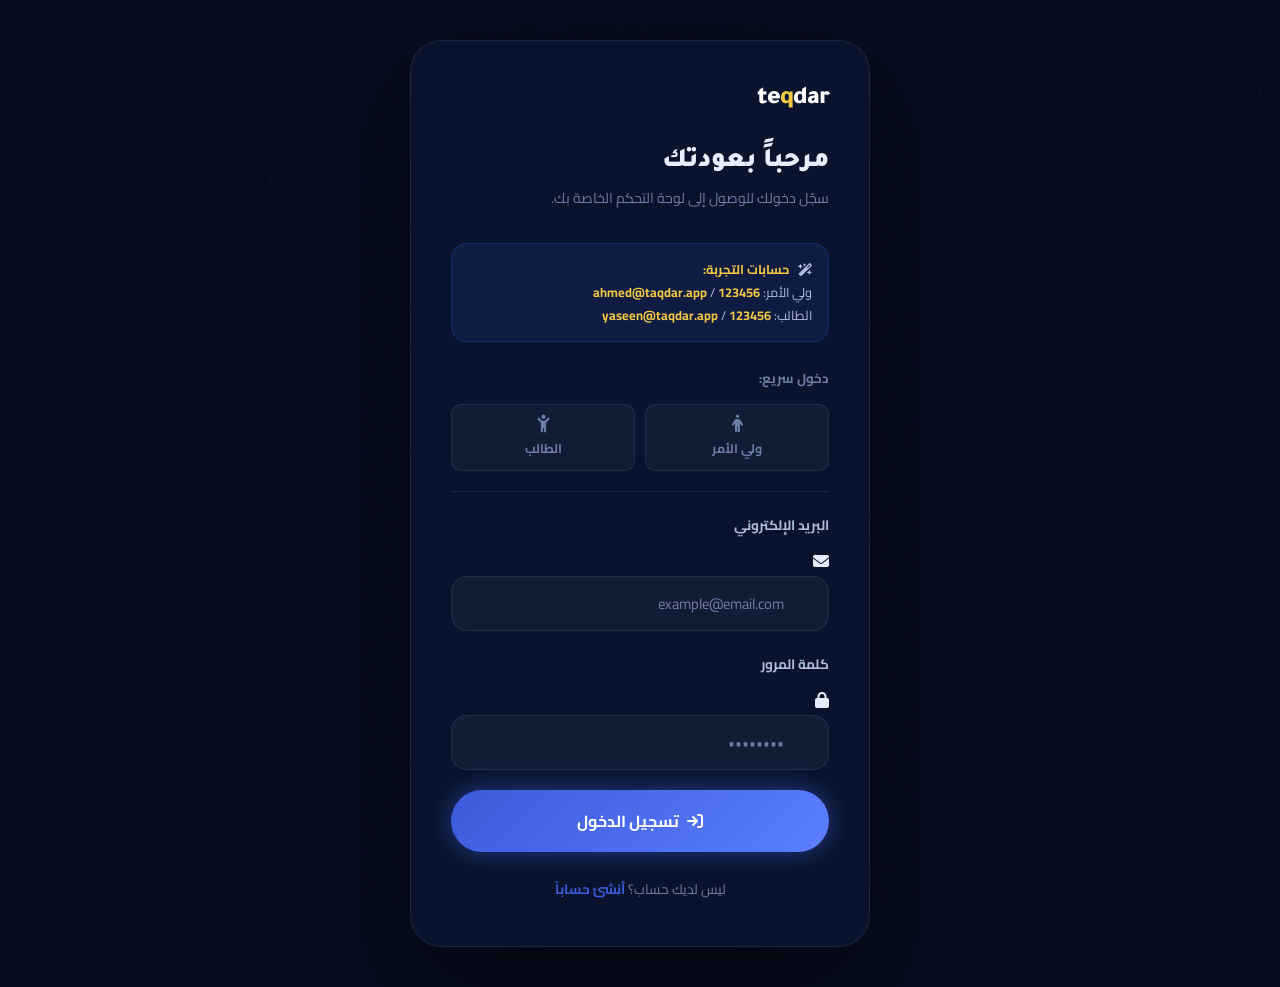
==== companion.html @ f336a42c "first commit in teqdar mvp" ====
<!DOCTYPE html>
<html lang="ar" dir="rtl">
<head>
  <meta charset="UTF-8"/>
  <meta name="viewport" content="width=device-width, initial-scale=1.0"/>
  <title>تقدر – نور، مرشدك الذكي</title>
  <link rel="stylesheet" href="style.css"/>
  <link rel="stylesheet" href="https://cdnjs.cloudflare.com/ajax/libs/font-awesome/6.5.0/css/all.min.css"/>
  <style>

    /* ══ LAYOUT ══ */
    .companion-layout {
      display: grid;
      grid-template-columns: 300px 1fr 260px;
      gap: 0;
      height: calc(100vh - 66px);
      overflow: hidden;
    }

    /* ══ LEFT PANEL ══ */
    .left-panel {
      background: rgba(11,21,48,0.9);
      border-left: 1px solid var(--glass-border);
      display: flex;
      flex-direction: column;
      overflow: hidden;
    }
    .left-panel-header {
      padding: 24px 20px 16px;
      border-bottom: 1px solid var(--glass-border);
    }
    .left-panel-title {
      font-family: 'Tajawal', sans-serif;
      font-size: 1rem; font-weight: 900;
      margin-bottom: 14px;
      display: flex; align-items: center; gap: 8px;
    }
    .left-panel-title i { color: var(--blue); font-size: .9rem; }

    /* mood selector */
    .mood-row {
      display: flex; gap: 8px; flex-wrap: wrap;
    }
    .mood-btn {
      flex: 1; min-width: 60px;
      padding: 8px 6px;
      background: var(--glass); border: 1px solid var(--glass-border);
      border-radius: var(--radius-sm); cursor: pointer;
      text-align: center; transition: all .2s;
      font-family: 'Cairo', sans-serif;
    }
    .mood-btn:hover { border-color: rgba(59,91,219,.4); background: var(--blue-dim); }
    .mood-btn.active { border-color: var(--blue); background: var(--blue-dim); }
    .mood-btn-icon { font-size: 1.2rem; display: block; margin-bottom: 3px; }
    .mood-btn-label { font-size: .65rem; color: var(--muted); font-weight: 600; }
    .mood-btn.active .mood-btn-label { color: var(--blue); }

    /* topics */
    .topics-list {
      flex: 1; overflow-y: auto; padding: 16px 12px;
    }
    .topic-section-label {
      font-size: .68rem; font-weight: 700; letter-spacing: 1.2px;
      color: var(--muted); text-transform: uppercase;
      padding: 0 8px; margin: 12px 0 6px;
    }
    .topic-item {
      display: flex; align-items: center; gap: 10px;
      padding: 10px 12px; border-radius: var(--radius-sm);
      cursor: pointer; transition: all .2s;
      margin-bottom: 2px;
    }
    .topic-item:hover { background: var(--glass); }
    .topic-item.active { background: var(--blue-dim); border-right: 2px solid var(--blue); }
    .topic-icon {
      width: 32px; height: 32px; border-radius: 8px; flex-shrink: 0;
      display: flex; align-items: center; justify-content: center;
      font-size: .85rem;
    }
    .topic-name { font-size: .85rem; font-weight: 600; }
    .topic-item.active .topic-name { color: var(--blue); }
    .topic-count {
      margin-right: auto;
      font-size: .7rem; color: var(--muted);
      background: var(--glass); border: 1px solid var(--glass-border);
      padding: 2px 8px; border-radius: 50px;
    }

    /* ══ MAIN CHAT ══ */
    .chat-main {
      display: flex; flex-direction: column;
      background: var(--bg);
      position: relative; overflow: hidden;
    }

    /* AI header */
    .ai-hero-header {
      padding: 20px 28px 16px;
      background: linear-gradient(180deg, rgba(11,21,48,.95) 0%, transparent 100%);
      display: flex; align-items: center; gap: 16px;
      border-bottom: 1px solid var(--glass-border);
      position: relative; z-index: 2;
      backdrop-filter: blur(10px);
    }
    .nour-avatar-wrap { position: relative; }
    .nour-avatar {
      width: 52px; height: 52px; border-radius: 50%;
      background: linear-gradient(135deg, var(--blue), #5b7fff);
      display: flex; align-items: center; justify-content: center;
      font-size: 1.4rem; color: var(--white);
      border: 2px solid rgba(245,200,66,.4);
      box-shadow: 0 0 20px rgba(59,91,219,.4);
      position: relative; z-index: 1;
    }
    .nour-pulse-ring {
      position: absolute; inset: -6px; border-radius: 50%;
      border: 1.5px solid rgba(59,91,219,.3);
      animation: nour-pulse 2.5s ease infinite;
    }
    .nour-pulse-ring:nth-child(2) { inset: -12px; animation-delay: .5s; opacity: .5; }
    @keyframes nour-pulse {
      0%, 100% { transform: scale(1); opacity: .6; }
      50% { transform: scale(1.08); opacity: .15; }
    }
    .nour-online-dot {
      position: absolute; bottom: 2px; left: 2px;
      width: 12px; height: 12px; border-radius: 50%;
      background: var(--green); border: 2px solid var(--bg2);
      box-shadow: 0 0 8px var(--green);
      animation: pulse 2s infinite;
      z-index: 2;
    }
    .nour-info h2 {
      font-family: 'Tajawal', sans-serif;
      font-size: 1.1rem; font-weight: 900; margin-bottom: 2px;
    }
    .nour-status {
      font-size: .75rem; color: var(--green);
      display: flex; align-items: center; gap: 5px;
    }
    .nour-status-dot { width: 5px; height: 5px; border-radius: 50%; background: var(--green); animation: pulse 2s infinite; }
    .nour-badges { display: flex; gap: 6px; margin-right: auto; flex-wrap: wrap; }
    .nour-badge {
      background: var(--glass); border: 1px solid var(--glass-border);
      border-radius: 50px; padding: 4px 12px;
      font-size: .7rem; font-weight: 700; color: var(--muted);
      display: flex; align-items: center; gap: 5px;
    }
    .nour-badge i { color: var(--gold); }

    /* messages area */
    .messages-area {
      flex: 1; overflow-y: auto; padding: 24px 28px;
      display: flex; flex-direction: column; gap: 16px;
      scrollbar-width: thin; scrollbar-color: var(--glass-border) transparent;
    }

    /* date divider */
    .date-divider {
      display: flex; align-items: center; gap: 12px;
      color: var(--muted); font-size: .72rem;
      margin: 8px 0;
    }
    .date-divider::before, .date-divider::after {
      content: ''; flex: 1; height: 1px; background: var(--glass-border);
    }

    /* messages */
    .msg-row { display: flex; gap: 10px; max-width: 78%; }
    .msg-row.user { align-self: flex-start; flex-direction: row-reverse; }
    .msg-row.bot  { align-self: flex-end; }

    .msg-av {
      width: 34px; height: 34px; border-radius: 50%; flex-shrink: 0;
      display: flex; align-items: center; justify-content: center;
      font-size: .85rem; font-weight: 700;
    }
    .msg-row.bot  .msg-av { background: linear-gradient(135deg,var(--blue),#5b7fff); color: var(--white); }
    .msg-row.user .msg-av { background: var(--gold-dim); color: var(--gold); border: 1px solid rgba(245,200,66,.3); font-size: .7rem; }

    .msg-content { display: flex; flex-direction: column; gap: 4px; }
    .msg-row.user .msg-content { align-items: flex-start; }
    .msg-row.bot  .msg-content { align-items: flex-end; }

    .msg-bubble {
      padding: 12px 16px; border-radius: 18px;
      font-size: .88rem; line-height: 1.75;
      max-width: 100%; position: relative;
    }
    .msg-row.bot .msg-bubble {
      background: linear-gradient(135deg, rgba(59,91,219,.18), rgba(91,127,255,.1));
      border: 1px solid rgba(59,91,219,.25);
      border-bottom-left-radius: 4px;
    }
    .msg-row.user .msg-bubble {
      background: var(--glass-md);
      border: 1px solid var(--glass-border);
      border-bottom-right-radius: 4px;
      text-align: right;
    }
    .msg-time { font-size: .65rem; color: var(--muted); padding: 0 4px; }

    /* special message types */
    .msg-card {
      background: var(--glass); border: 1px solid var(--glass-border);
      border-radius: var(--radius); padding: 14px 16px;
      margin-top: 6px; min-width: 240px;
    }
    .msg-card-title { font-size: .8rem; font-weight: 700; margin-bottom: 8px; color: var(--gold); display: flex; align-items: center; gap: 6px; }
    .msg-card-item {
      display: flex; align-items: center; gap: 8px;
      padding: 6px 0; font-size: .82rem; color: var(--text-soft);
    }
    .msg-card-item:not(:last-child) { border-bottom: 1px solid var(--glass-border); }
    .msg-card-item i { color: var(--blue); font-size: .8rem; width: 14px; }

    /* typing indicator */
    .typing-row { display: flex; gap: 10px; align-self: flex-end; }
    .typing-bubble {
      background: linear-gradient(135deg, rgba(59,91,219,.18), rgba(91,127,255,.1));
      border: 1px solid rgba(59,91,219,.25);
      border-radius: 18px; border-bottom-left-radius: 4px;
      padding: 14px 18px;
      display: flex; gap: 5px; align-items: center;
    }
    .typing-dot {
      width: 7px; height: 7px; border-radius: 50%;
      background: var(--blue); opacity: .5;
      animation: bounce-dot .9s infinite;
    }
    .typing-dot:nth-child(2) { animation-delay: .18s; }
    .typing-dot:nth-child(3) { animation-delay: .36s; }
    @keyframes bounce-dot {
      0%, 100% { transform: translateY(0); opacity: .4; }
      50% { transform: translateY(-5px); opacity: 1; }
    }

    /* ── INPUT AREA ── */
    .input-area {
      padding: 16px 28px 20px;
      border-top: 1px solid var(--glass-border);
      background: rgba(7,13,31,.8);
      backdrop-filter: blur(16px);
      position: relative; z-index: 2;
    }

    /* suggestions chips */
    .suggestions-row {
      display: flex; gap: 8px; flex-wrap: wrap; margin-bottom: 12px;
      overflow-x: auto; padding-bottom: 2px;
      scrollbar-width: none;
    }
    .suggestions-row::-webkit-scrollbar { display: none; }
    .suggestion-chip {
      display: flex; align-items: center; gap: 6px;
      padding: 7px 14px;
      background: var(--glass); border: 1px solid var(--glass-border);
      border-radius: 50px; cursor: pointer; white-space: nowrap;
      font-family: 'Cairo', sans-serif; font-size: .78rem; font-weight: 600;
      color: var(--text-soft); transition: all .22s;
      animation: chipIn .3s ease both;
    }
    .suggestion-chip:hover {
      background: var(--blue-dim);
      border-color: rgba(59,91,219,.45);
      color: var(--blue);
      transform: translateY(-2px);
    }
    .suggestion-chip i { font-size: .75rem; color: var(--gold); }
    @keyframes chipIn {
      from { opacity: 0; transform: translateY(8px); }
      to   { opacity: 1; transform: translateY(0); }
    }

    /* input row */
    .input-row {
      display: flex; gap: 10px; align-items: flex-end;
    }
    .input-box-wrap {
      flex: 1; position: relative;
    }
    .main-input {
      width: 100%; padding: 13px 48px 13px 16px;
      background: var(--glass-md); border: 1px solid var(--glass-border);
      border-radius: 16px; color: var(--text);
      font-family: 'Cairo', sans-serif; font-size: .9rem;
      outline: none; resize: none; line-height: 1.5;
      transition: border-color .2s, box-shadow .2s;
      max-height: 120px; overflow-y: auto;
    }
    .main-input:focus {
      border-color: var(--blue);
      box-shadow: 0 0 0 3px rgba(59,91,219,.12);
    }
    .main-input::placeholder { color: var(--muted); }
    .input-emoji-btn {
      position: absolute; left: 12px; top: 50%; transform: translateY(-50%);
      background: none; border: none; cursor: pointer;
      color: var(--muted); font-size: 1rem; transition: color .2s;
    }
    .input-emoji-btn:hover { color: var(--gold); }

    .send-btn {
      width: 46px; height: 46px; border-radius: 14px; flex-shrink: 0;
      background: linear-gradient(135deg, var(--blue), #5b7fff);
      border: none; cursor: pointer;
      display: flex; align-items: center; justify-content: center;
      color: var(--white); font-size: .95rem;
      box-shadow: 0 0 20px var(--blue-glow);
      transition: box-shadow .2s, transform .2s;
    }
    .send-btn:hover { box-shadow: 0 0 32px var(--blue-glow); transform: scale(1.06); }
    .send-btn:active { transform: scale(.96); }
    .send-btn.loading { pointer-events: none; opacity: .7; }

    .voice-btn {
      width: 46px; height: 46px; border-radius: 14px; flex-shrink: 0;
      background: var(--glass); border: 1px solid var(--glass-border);
      cursor: pointer; display: flex; align-items: center; justify-content: center;
      color: var(--muted); font-size: .95rem; transition: all .2s;
    }
    .voice-btn:hover { border-color: rgba(245,200,66,.4); color: var(--gold); }

    /* ══ RIGHT PANEL ══ */
    .right-panel {
      background: rgba(11,21,48,0.9);
      border-right: 1px solid var(--glass-border);
      display: flex; flex-direction: column;
      overflow: hidden;
    }
    .right-panel-header {
      padding: 20px 16px 14px;
      border-bottom: 1px solid var(--glass-border);
      font-family: 'Tajawal', sans-serif;
      font-size: .95rem; font-weight: 900;
      display: flex; align-items: center; gap: 8px;
    }
    .right-panel-header i { color: var(--gold); }
    .right-panel-body { flex: 1; overflow-y: auto; padding: 14px 12px; }

    /* nour stats */
    .nour-stat {
      background: var(--glass); border: 1px solid var(--glass-border);
      border-radius: var(--radius); padding: 14px 14px;
      margin-bottom: 10px; display: flex; align-items: center; gap: 12px;
    }
    .nour-stat-icon {
      width: 36px; height: 36px; border-radius: 10px; flex-shrink: 0;
      display: flex; align-items: center; justify-content: center; font-size: .9rem;
    }
    .nour-stat-val { font-family: 'Tajawal', sans-serif; font-size: 1.2rem; font-weight: 900; line-height: 1; }
    .nour-stat-lbl { font-size: .72rem; color: var(--muted); margin-top: 2px; }

    /* capability cards */
    .cap-card {
      background: var(--glass); border: 1px solid var(--glass-border);
      border-radius: var(--radius); padding: 14px;
      margin-bottom: 8px; cursor: pointer;
      transition: border-color .2s, transform .2s;
    }
    .cap-card:hover { border-color: rgba(59,91,219,.35); transform: translateX(-3px); }
    .cap-card-header { display: flex; align-items: center; gap: 8px; margin-bottom: 6px; }
    .cap-card-icon { color: var(--blue); font-size: .85rem; }
    .cap-card-title { font-size: .83rem; font-weight: 700; }
    .cap-card-desc { font-size: .75rem; color: var(--muted); line-height: 1.6; }

    /*top bar edit */
    .topbar {
  position:static; top:0; inset-inline:0;}

    /* memory section */
    .memory-item {
      display: flex; gap: 8px; padding: 8px 10px;
      border-radius: var(--radius-sm);
      background: var(--glass); border: 1px solid var(--glass-border);
      margin-bottom: 6px; font-size: .78rem; color: var(--text-soft);
      align-items: flex-start;
    }
    .memory-item i { color: var(--gold); font-size: .75rem; margin-top: 2px; flex-shrink: 0; }

    /* ══ RESPONSIVE ══ */
    @media(max-width:1100px) {
      .companion-layout { grid-template-columns: 240px 1fr; }
      .right-panel { display: none; }
    }
    @media(max-width:760px) {
      .companion-layout { grid-template-columns: 1fr; }
      .left-panel { display: none; }
    }
  </style>
</head>
<body>
<canvas id="bg-canvas"></canvas>
<div class="page">

  <!-- TOPBAR -->
  <nav class="topbar">
    <a href="../index.html" class="topbar-logo">
      <span class="logo-text">
          <span>te</span>
          <span class="q">q</span>
          <span>dar</span>
        </span>
    </a>
    <div class="topbar-actions">
      <div class="topbar-user">
        <div class="topbar-avatar" id="top-avatar">أ</div>
        <span class="topbar-name" id="top-name">المستخدم</span>
      </div>
      <button class="btn btn-ghost btn-sm" onclick="doLogout()">
        <i class="fa-solid fa-right-from-bracket"></i> خروج
      </button>
    </div>
  </nav>

  <div class="companion-layout">

    <!-- ══ LEFT PANEL ══ -->
    <div class="left-panel">
      <div class="left-panel-header">
        <div class="left-panel-title">
          <i class="fa-solid fa-face-smile"></i> كيف حالك اليوم؟
        </div>
        <div class="mood-row">
          <div class="mood-btn active" onclick="setMood('happy',this)">
            <span class="mood-btn-icon">😊</span>
            <span class="mood-btn-label">سعيد</span>
          </div>
          <div class="mood-btn" onclick="setMood('confused',this)">
            <span class="mood-btn-icon">😕</span>
            <span class="mood-btn-label">محتار</span>
          </div>
          <div class="mood-btn" onclick="setMood('tired',this)">
            <span class="mood-btn-icon">😴</span>
            <span class="mood-btn-label">متعب</span>
          </div>
          <div class="mood-btn" onclick="setMood('excited',this)">
            <span class="mood-btn-icon">🤩</span>
            <span class="mood-btn-label">متحمس</span>
          </div>
        </div>
      </div>

      <div class="topics-list">
        <div class="topic-section-label">المواضيع الدراسية</div>

        <div class="topic-item active" onclick="setTopic(this,'رياضيات')">
          <div class="topic-icon" style="background:rgba(59,91,219,.2);color:var(--blue)"><i class="fa-solid fa-calculator"></i></div>
          <span class="topic-name">رياضيات</span>
          <span class="topic-count">3 دروس</span>
        </div>
        <div class="topic-item" onclick="setTopic(this,'لغة عربية')">
          <div class="topic-icon" style="background:rgba(124,58,237,.2);color:#a855f7"><i class="fa-solid fa-book-open"></i></div>
          <span class="topic-name">لغة عربية</span>
          <span class="topic-count">2 دروس</span>
        </div>
        <div class="topic-item" onclick="setTopic(this,'علوم')">
          <div class="topic-icon" style="background:rgba(22,163,74,.2);color:var(--green)"><i class="fa-solid fa-flask"></i></div>
          <span class="topic-name">علوم</span>
          <span class="topic-count">2 دروس</span>
        </div>

        <div class="topic-section-label">محادثات شخصية</div>
        <div class="topic-item" onclick="setTopic(this,'تحفيز')">
          <div class="topic-icon" style="background:rgba(245,200,66,.15);color:var(--gold)"><i class="fa-solid fa-fire"></i></div>
          <span class="topic-name">تحفيز ودعم</span>
        </div>
        <div class="topic-item" onclick="setTopic(this,'مراجعة')">
          <div class="topic-icon" style="background:rgba(239,68,68,.12);color:#ef4444"><i class="fa-solid fa-rotate-right"></i></div>
          <span class="topic-name">مراجعة عامة</span>
        </div>

        <div class="topic-section-label">أدوات</div>
        <div class="topic-item" onclick="clearChat()">
          <div class="topic-icon" style="background:var(--glass);color:var(--muted)"><i class="fa-solid fa-trash-can"></i></div>
          <span class="topic-name" style="color:var(--muted)">مسح المحادثة</span>
        </div>
      </div>
    </div>

    <!-- ══ MAIN CHAT ══ -->
    <div class="chat-main">

      <!-- AI hero header -->
      <div class="ai-hero-header">
        <div class="nour-avatar-wrap">
          <div class="nour-pulse-ring"></div>
          <div class="nour-pulse-ring" style="animation-delay:.6s"></div>
          <div class="nour-avatar"><i class="fa-solid fa-robot"></i></div>
          <div class="nour-online-dot"></div>
        </div>
        <div class="nour-info">
          <h2>نور — مرشدك الذكي</h2>
          <div class="nour-status">
            <div class="nour-status-dot"></div>
            متاح الآن · يتعلم معك
          </div>
        </div>
        <div class="nour-badges">
          <div class="nour-badge"><i class="fa-solid fa-bolt"></i> استجابة فورية</div>
          <div class="nour-badge"><i class="fa-solid fa-shield-halved"></i> آمن</div>
          <div class="nour-badge"><i class="fa-solid fa-brain"></i> ذكاء اصطناعي</div>
        </div>
      </div>

      <!-- messages -->
      <div class="messages-area" id="messages-area">
        <div class="date-divider">اليوم</div>
        <!-- injected by JS -->
      </div>

      <!-- input -->
      <div class="input-area">
        <!-- suggestion chips -->
        <div class="suggestions-row" id="suggestions-row"></div>

        <div class="input-row">
          <button class="voice-btn" title="تسجيل صوتي">
            <i class="fa-solid fa-microphone"></i>
          </button>
          <div class="input-box-wrap">
            <textarea class="main-input" id="main-input" rows="1"
              placeholder="اسأل نور أي سؤال... أنا هنا للمساعدة!"
              onkeydown="handleKey(event)" oninput="autoResize(this)"></textarea>
            <button class="input-emoji-btn"><i class="fa-regular fa-face-smile"></i></button>
          </div>
          <button class="send-btn" id="send-btn" onclick="sendMessage()">
            <i class="fa-solid fa-paper-plane"></i>
          </button>
        </div>
      </div>
    </div>

    <!-- ══ RIGHT PANEL ══ -->
    <div class="right-panel">
      <div class="right-panel-header">
        <i class="fa-solid fa-chart-line"></i> لوحة نور
      </div>
      <div class="right-panel-body">

        <!-- nour stats -->
        <div class="nour-stat">
          <div class="nour-stat-icon" style="background:var(--blue-dim);color:var(--blue)"><i class="fa-solid fa-comments"></i></div>
          <div>
            <div class="nour-stat-val" id="stat-msgs">0</div>
            <div class="nour-stat-lbl">رسالة اليوم</div>
          </div>
        </div>
        <div class="nour-stat">
          <div class="nour-stat-icon" style="background:var(--gold-dim);color:var(--gold)"><i class="fa-solid fa-fire"></i></div>
          <div>
            <div class="nour-stat-val">7</div>
            <div class="nour-stat-lbl">أيام متتالية</div>
          </div>
        </div>
        <div class="nour-stat">
          <div class="nour-stat-icon" style="background:var(--green-dim);color:var(--green)"><i class="fa-solid fa-star"></i></div>
          <div>
            <div class="nour-stat-val">92٪</div>
            <div class="nour-stat-lbl">نسبة الفهم</div>
          </div>
        </div>

        <div style="height:1px;background:var(--glass-border);margin:14px 0"></div>

        <!-- capabilities -->
        <div style="font-size:.75rem;font-weight:700;color:var(--muted);letter-spacing:.8px;text-transform:uppercase;margin-bottom:10px">قدرات نور</div>

        <div class="cap-card" onclick="insertPrompt('اشرح لي درس الجمع والطرح بطريقة بسيطة')">
          <div class="cap-card-header">
            <i class="fa-solid fa-chalkboard-teacher cap-card-icon"></i>
            <span class="cap-card-title">الشرح المبسّط</span>
          </div>
          <div class="cap-card-desc">أشرح أي درس بطريقة سهلة وممتعة</div>
        </div>
        <div class="cap-card" onclick="insertPrompt('أعطني مثالاً على حروف المد في جملة')">
          <div class="cap-card-header">
            <i class="fa-solid fa-lightbulb cap-card-icon"></i>
            <span class="cap-card-title">الأمثلة التطبيقية</span>
          </div>
          <div class="cap-card-desc">أضرب أمثلة واقعية لتثبيت المعلومة</div>
        </div>
        <div class="cap-card" onclick="insertPrompt('هل أنا مستعد لكويز الرياضيات؟')">
          <div class="cap-card-header">
            <i class="fa-solid fa-pen-to-square cap-card-icon"></i>
            <span class="cap-card-title">التقييم الذاتي</span>
          </div>
          <div class="cap-card-desc">أساعدك تعرف مستواك ومدى استعدادك</div>
        </div>
        <div class="cap-card" onclick="insertPrompt('أنا حاسس بالإحباط اليوم')">
          <div class="cap-card-header">
            <i class="fa-solid fa-heart cap-card-icon"></i>
            <span class="cap-card-title">الدعم العاطفي</span>
          </div>
          <div class="cap-card-desc">هنا دائماً للتحفيز والمساندة</div>
        </div>

        <div style="height:1px;background:var(--glass-border);margin:14px 0"></div>

        <!-- memory -->
        <div style="font-size:.75rem;font-weight:700;color:var(--muted);letter-spacing:.8px;text-transform:uppercase;margin-bottom:10px">ذاكرتي عنك</div>
        <div class="memory-item"><i class="fa-solid fa-circle-dot"></i> تحب الرياضيات كثيراً</div>
        <div class="memory-item"><i class="fa-solid fa-circle-dot"></i> أكملت 12 درساً حتى الآن</div>
        <div class="memory-item"><i class="fa-solid fa-circle-dot"></i> تحتاج أمثلة بصرية</div>
        <div class="memory-item"><i class="fa-solid fa-circle-dot"></i> تركيزك أفضل في الصباح</div>

      </div>
    </div>

  </div>
</div>

<script src="app.js"></script>
<script>
  initParticleBg('bg-canvas');
  if (!guardAuth()) throw '';

  const user = Session.currentUser();
  document.getElementById('top-avatar').textContent = user.avatar || user.name.charAt(0);
  document.getElementById('top-name').textContent   = user.name;

  /* ══ STATE ══ */
  let msgCount = 0;
  let currentMood = 'happy';
  let currentTopic = 'رياضيات';
  let isTyping = false;

  /* ══ SUGGESTIONS per context ══ */
  const SUGGESTIONS = {
    'رياضيات': [
      { icon:'fa-calculator',  text:'اشرح لي الجمع والطرح' },
      { icon:'fa-shapes',      text:'ما هي الأشكال الهندسية؟' },
      { icon:'fa-percent',     text:'كيف أحسب النسبة المئوية؟' },
      { icon:'fa-pen-to-square', text:'هل أنا مستعد للكويز؟' },
      { icon:'fa-lightbulb',   text:'أعطني مثالاً تطبيقياً' },
    ],
    'لغة عربية': [
      { icon:'fa-language',    text:'ما هي حروف المد؟' },
      { icon:'fa-spell-check', text:'صحّح هذه الجملة لي' },
      { icon:'fa-book',        text:'اشرح قواعد الإملاء' },
      { icon:'fa-quote-right', text:'مثال على حروف الجر' },
    ],
    'علوم': [
      { icon:'fa-seedling',    text:'ما الفرق بين النباتات والحيوانات؟' },
      { icon:'fa-flask',       text:'اشرح دورة الماء في الطبيعة' },
      { icon:'fa-sun',         text:'كيف تعمل الشمس؟' },
      { icon:'fa-leaf',        text:'ما هي الكائنات الحية؟' },
    ],
    'تحفيز': [
      { icon:'fa-fire',        text:'أحتاج تحفيزاً الآن' },
      { icon:'fa-heart',       text:'أنا حاسس بالإحباط' },
      { icon:'fa-star',        text:'أخبرني بنقاط قوتي' },
      { icon:'fa-trophy',      text:'ما إنجازاتي حتى الآن؟' },
    ],
    'مراجعة': [
      { icon:'fa-rotate-right',text:'راجع معي درس الرياضيات' },
      { icon:'fa-list-check',  text:'ما الدروس التي أنجزتها؟' },
      { icon:'fa-chart-line',  text:'كيف مستواي الآن؟' },
    ],
  };

  const MOOD_RESPONSES = {
    happy:   'رائع أنك بخير! هذا هو أفضل وقت للتعلم 🌟 بماذا تريد أن نبدأ اليوم؟',
    confused:'لا تقلق، أنا هنا لأوضح كل شيء. ما الموضوع الذي يحيّرك؟ سنحله معاً خطوة بخطوة.',
    tired:   'أفهمك، يحدث هذا! ما رأيك نبدأ بشيء خفيف وممتع؟ خمس دقائق كافية للبداية.',
    excited: 'هذا الحماس يُسعدني! الطاقة الإيجابية تجعل التعلم أسرع وأمتع. هيّا نبدأ! 🚀',
  };

  /* ══ INIT ══ */
  function init() {
    renderSuggestions();
    // welcome message
    setTimeout(() => {
      const name = user.type === 'student' ? user.name : 'ولي الأمر';
      addBotMsg(`أهلاً يا ${name}! 👋 أنا <strong>نور</strong>، مرشدك الذكي في تقدر.<br/>أنا هنا لأساعدك في أي سؤال دراسي أو للتحدث معك في أي وقت. ما الذي تريد تعلّمه اليوم؟`);
    }, 400);
  }

  /* ══ SUGGESTIONS ══ */
  function renderSuggestions() {
    const row = document.getElementById('suggestions-row');
    const list = SUGGESTIONS[currentTopic] || SUGGESTIONS['رياضيات'];
    row.innerHTML = list.map((s, i) => `
      <div class="suggestion-chip" style="animation-delay:${i * .06}s" onclick="useSuggestion('${s.text}')">
        <i class="fa-solid ${s.icon}"></i> ${s.text}
      </div>`).join('');
  }

  function useSuggestion(text) {
    document.getElementById('main-input').value = text;
    sendMessage();
  }

  function insertPrompt(text) {
    document.getElementById('main-input').value = text;
    document.getElementById('main-input').focus();
  }

  /* ══ MOOD & TOPIC ══ */
  function setMood(mood, el) {
    currentMood = mood;
    document.querySelectorAll('.mood-btn').forEach(b => b.classList.remove('active'));
    el.classList.add('active');
    setTimeout(() => addBotMsg(MOOD_RESPONSES[mood]), 300);
  }

  function setTopic(el, topic) {
    currentTopic = topic;
    document.querySelectorAll('.topic-item').forEach(t => t.classList.remove('active'));
    el.classList.add('active');
    renderSuggestions();
    setTimeout(() => {
      const topicMsgs = {
        'رياضيات': 'ممتاز! الرياضيات موضوعي المفضل أيضاً. ما الجزء الذي تريد أن نبدأ به؟',
        'لغة عربية': 'لغتنا العربية جميلة! سنتعلمها معاً بطريقة ممتعة. عن ماذا تريد أن تسأل؟',
        'علوم': 'العلوم مليئة بالأسرار الرائعة! دعنا نكتشفها معاً. ما الموضوع الذي يثير فضولك؟',
        'تحفيز': 'أنا هنا دائماً لدعمك! أخبرني كيف تشعر وسنتحدث معاً.',
        'مراجعة': 'مراجعة ممتازة تثبّت المعلومات. بماذا تريد أن تبدأ المراجعة؟',
      };
      addBotMsg(topicMsgs[topic] || 'رائع! كيف يمكنني مساعدتك؟');
    }, 300);
  }

  /* ══ MESSAGES ══ */
  function addBotMsg(html, withCard = null) {
    const area = document.getElementById('messages-area');
    const time = new Date().toLocaleTimeString('ar', { hour: '2-digit', minute: '2-digit' });
    const cardHTML = withCard ? `
      <div class="msg-card">
        <div class="msg-card-title"><i class="fa-solid fa-${withCard.icon}"></i> ${withCard.title}</div>
        ${withCard.items.map(item => `
          <div class="msg-card-item"><i class="fa-solid fa-chevron-left"></i> ${item}</div>`).join('')}
      </div>` : '';
    area.innerHTML += `
      <div class="msg-row bot fade-in">
        <div class="msg-av"><i class="fa-solid fa-robot" style="font-size:.8rem"></i></div>
        <div class="msg-content">
          <div class="msg-bubble">${html}${cardHTML}</div>
          <div class="msg-time">${time}</div>
        </div>
      </div>`;
    area.scrollTop = area.scrollHeight;
    msgCount++;
    document.getElementById('stat-msgs').textContent = msgCount;
  }

  function addUserMsg(text) {
    const area = document.getElementById('messages-area');
    const time = new Date().toLocaleTimeString('ar', { hour: '2-digit', minute: '2-digit' });
    const av = user.avatar || user.name.charAt(0);
    area.innerHTML += `
      <div class="msg-row user fade-in">
        <div class="msg-av">${av}</div>
        <div class="msg-content">
          <div class="msg-bubble">${text}</div>
          <div class="msg-time">${time}</div>
        </div>
      </div>`;
    area.scrollTop = area.scrollHeight;
    msgCount++;
    document.getElementById('stat-msgs').textContent = msgCount;
  }

  function showTypingIndicator() {
    const area = document.getElementById('messages-area');
    area.innerHTML += `
      <div class="typing-row fade-in" id="typing-ind">
        <div class="msg-av" style="background:linear-gradient(135deg,var(--blue),#5b7fff);color:var(--white);width:34px;height:34px;border-radius:50%;display:flex;align-items:center;justify-content:center">
          <i class="fa-solid fa-robot" style="font-size:.8rem"></i>
        </div>
        <div class="typing-bubble">
          <div class="typing-dot"></div>
          <div class="typing-dot"></div>
          <div class="typing-dot"></div>
        </div>
      </div>`;
    area.scrollTop = area.scrollHeight;
  }

  function removeTypingIndicator() {
    document.getElementById('typing-ind')?.remove();
  }

  /* ══ SMART RESPONSE ENGINE ══ */
  function getSmartResponse(text) {
    const t = text.toLowerCase();
    // topic-specific responses
    if (currentTopic === 'رياضيات') {
      if (t.includes('جمع') || t.includes('طرح')) {
        return {
          text: 'الجمع والطرح من أساسيات الرياضيات! دعني أشرحهما بطريقة ممتعة:',
          card: {
            icon: 'calculator',
            title: 'خطوات الجمع والطرح',
            items: ['ابدأ دائماً من اليمين (الآحاد)', 'ثم انتقل للعشرات', 'مثال: ٢٤ + ١٣ = ٣٧', 'مثال: ٥٠ - ١٨ = ٣٢']
          }
        };
      }
      if (t.includes('كويز') || t.includes('اختبار') || t.includes('مستعد')) {
        return { text: 'بناءً على أدائك السابق، أعتقد أنك مستعد جيداً! 💪 نتيجتك السابقة كانت ٩٠٪. انطلق للكويز وأنا واثق ستنجح!', card: null };
      }
      if (t.includes('شكل') || t.includes('هندسي')) {
        return {
          text: 'الأشكال الهندسية موجودة في حياتنا اليومية! إليك أهمها:',
          card: {
            icon: 'shapes',
            title: 'الأشكال الهندسية الأساسية',
            items: ['المثلث: ٣ أضلاع و٣ زوايا', 'المربع: ٤ أضلاع متساوية', 'المستطيل: ضلعان طويلان وضلعان قصيران', 'الدائرة: لا زوايا، محيط منحنٍ']
          }
        };
      }
    }
    if (currentTopic === 'لغة عربية') {
      if (t.includes('مد') || t.includes('حرف')) {
        return {
          text: 'حروف المد الثلاثة سهلة التذكر:',
          card: {
            icon: 'language',
            title: 'حروف المد',
            items: ['الألف: كِتَاب، بَاب، دَار', 'الواو: نُور، طُول، بُوم', 'الياء: بِيت، لَيل، كَيف', 'الفرق: يمدّون الصوت عند النطق']
          }
        };
      }
    }
    if (currentTopic === 'علوم') {
      if (t.includes('حي') || t.includes('كائن')) {
        return {
          text: 'الكائنات الحية لها مميزات تجعلها مختلفة عن الجمادات:',
          card: {
            icon: 'leaf',
            title: 'مميزات الكائنات الحية',
            items: ['تتنفس وتحتاج هواء', 'تأكل وتحتاج طاقة', 'تنمو وتتطور', 'تتكاثر وتنجب', 'تستجيب للبيئة']
          }
        };
      }
    }
    // mood-based
    if (t.includes('إحباط') || t.includes('تعب') || t.includes('صعب')) {
      return { text: 'أسمعك جيداً ❤️ التعلم أحياناً يكون صعباً، وهذا طبيعي تماماً. خذ نفساً عميقاً، واعلم أن كل خطوة صغيرة تقدّم كبير. أنا هنا معك دائماً. ما الذي يصعب عليك تحديداً؟', card: null };
    }
    if (t.includes('ممتاز') || t.includes('شكر') || t.includes('رائع')) {
      return { text: 'أنا سعيد لأنني أستطيع المساعدة! 🌟 أنت تتقدم بشكل ممتاز. استمر على هذا المستوى!', card: null };
    }
    if (t.includes('مراجع') || t.includes('تلخيص')) {
      return {
        text: 'إليك ملخص ما تعلمناه حتى الآن:',
        card: {
          icon: 'list-check',
          title: 'ملخص دروسك',
          items: ['الجمع والطرح — ٩٠٪ في الكويز', 'حروف المد — ٨٥٪ في الكويز', 'الكائنات الحية — قيد التعلم', 'الأشكال الهندسية — لم تبدأ بعد']
        }
      };
    }
    // default
    const defaults = [
      { text: 'سؤال رائع! دعني أفكر معك في هذا. الفهم يأتي بالتدريج، وأنا هنا لأساعدك خطوة بخطوة.', card: null },
      { text: 'أحسنت على هذا السؤال! إليك ما أعرفه عن هذا الموضوع...', card: null },
      { text: 'فهمت ما تقصده! دعنا نتعامل مع هذا الموضوع بطريقة مبسّطة وممتعة.', card: null },
    ];
    return defaults[Math.floor(Math.random() * defaults.length)];
  }

  /* ══ SEND ══ */
  function sendMessage() {
    const inp = document.getElementById('main-input');
    const text = inp.value.trim();
    if (!text || isTyping) return;
    inp.value = '';
    inp.style.height = 'auto';

    addUserMsg(text);
    isTyping = true;
    const btn = document.getElementById('send-btn');
    btn.classList.add('loading');
    btn.innerHTML = '<i class="fa-solid fa-spinner fa-spin"></i>';

    // simulate AI thinking
    const delay = 900 + Math.random() * 700;
    setTimeout(() => { showTypingIndicator(); }, 200);

    setTimeout(() => {
      removeTypingIndicator();
      const resp = getSmartResponse(text);
      addBotMsg(resp.text, resp.card);
      isTyping = false;
      btn.classList.remove('loading');
      btn.innerHTML = '<i class="fa-solid fa-paper-plane"></i>';
      // refresh suggestions
      renderSuggestions();
    }, delay);
  }

  function handleKey(e) {
    if (e.key === 'Enter' && !e.shiftKey) {
      e.preventDefault();
      sendMessage();
    }
  }

  function autoResize(el) {
    el.style.height = 'auto';
    el.style.height = Math.min(el.scrollHeight, 120) + 'px';
  }

  function clearChat() {
    document.getElementById('messages-area').innerHTML = '<div class="date-divider">اليوم</div>';
    msgCount = 0;
    document.getElementById('stat-msgs').textContent = '0';
    setTimeout(() => addBotMsg('تم مسح المحادثة. كيف يمكنني مساعدتك من جديد؟'), 300);
  }

  function doLogout() { Session.remove('current_user'); goTo('login.html'); }

  /* ══ START ══ */
  init();
</script>
</body>
</html>
---- style.css ----
/* ==========================================
   TAQDAR APP – Shared Styles
   Dark Futuristic Theme
   ========================================== */

@import url('https://fonts.googleapis.com/css2?family=Cairo:wght@400;500;600;700;900&family=Tajawal:wght@400;700;900&display=swap');
@import url('https://cdnjs.cloudflare.com/ajax/libs/font-awesome/6.5.0/css/all.min.css');

:root {
  --blue:         #3B5BDB;
  --blue-dark:    #1e3a8a;
  --blue-mid:     #2d4bc7;
  --blue-glow:    rgba(59,91,219,0.55);
  --blue-dim:     rgba(59,91,219,0.12);
  --gold:         #F5C842;
  --gold-dark:    #c9a100;
  --gold-glow:    rgba(245,200,66,0.45);
  --gold-dim:     rgba(245,200,66,0.12);
  --green:        #22c55e;
  --green-dim:    rgba(34,197,94,0.12);
  --red:          #ef4444;
  --red-dim:      rgba(239,68,68,0.12);
  --white:        #ffffff;
  --bg:           #070d1f;
  --bg2:          #0b1530;
  --bg3:          #0f1d3a;
  --glass:        rgba(255,255,255,0.04);
  --glass-md:     rgba(255,255,255,0.07);
  --glass-border: rgba(255,255,255,0.08);
  --glass-border-md: rgba(255,255,255,0.14);
  --text:         #e8eeff;
  --text-soft:    #b0bbdd;
  --muted:        #6b7da8;
  --radius-sm:    10px;
  --radius:       16px;
  --radius-lg:    24px;
  --radius-xl:    32px;
}

/* ── RESET ── */
*, *::before, *::after { margin:0; padding:0; box-sizing:border-box; }
html { scroll-behavior:smooth; font-size:16px; }
body {
  font-family:'Cairo', sans-serif;
  background:var(--bg);
  color:var(--text);
  overflow-x:hidden;
  min-height:100vh;
  direction:rtl;
}

/* ── CANVAS BG ── */
#bg-canvas {
  position:fixed; inset:0; z-index:0;
  pointer-events:none; opacity:.6;
}

/* ── NOISE ── */
body::before {
  content:'';
  position:fixed; inset:0;
  background-image:url("data:image/svg+xml,%3Csvg viewBox='0 0 200 200' xmlns='http://www.w3.org/2000/svg'%3E%3Cfilter id='n'%3E%3CfeTurbulence type='fractalNoise' baseFrequency='0.9' numOctaves='4' stitchTiles='stitch'/%3E%3C/filter%3E%3Crect width='100%25' height='100%25' filter='url(%23n)' opacity='0.03'/%3E%3C/svg%3E");
  pointer-events:none; z-index:1; opacity:.35;
}

/* ── PAGE WRAPPER ── */
.page { position:relative; z-index:2; min-height:100vh; }

/* ── TOPBAR ── */
.topbar {
  position:fixed; top:0; inset-inline:0;
  height:66px; z-index:100;
  display:flex; align-items:center; justify-content:space-between;
  padding:0 40px;
  background:rgba(7,13,31,0.75);
  backdrop-filter:blur(20px);
  border-bottom:1px solid var(--glass-border);
}
.topbar-logo {
  font-family:'Tajawal',sans-serif;
  font-size:1.5rem; font-weight:900;
  color:var(--white); display:flex; align-items:center; gap:10px;
  text-decoration:none;
}
.q { color:var(--gold); }
     .logo-text { 
      letter-spacing: -1px;
      box-sizing: border-box;
      display: flex;
      flex-direction: row-reverse;
    }
.topbar-logo .logo-dot {
  width:7px; height:7px; border-radius:50%;
  background:var(--gold); box-shadow:0 0 8px var(--gold);
  animation:pulse 2s infinite;
}
.topbar-actions { display:flex; align-items:center; gap:12px; }
.topbar-user {
  display:flex; align-items:center; gap:10px;
  background:var(--glass); border:1px solid var(--glass-border);
  border-radius:50px; padding:6px 16px 6px 6px;
}
.topbar-avatar {
  width:34px; height:34px; border-radius:50%;
  background:linear-gradient(135deg,var(--blue),#5b7fff);
  display:flex; align-items:center; justify-content:center;
  font-size:.9rem; color:var(--white);
  border:1.5px solid var(--gold);
}
.topbar-name { font-size:.85rem; font-weight:600; }

/* ── SIDEBAR ── */
.layout { display:flex; padding-top:66px; min-height:100vh; }
.sidebar {
  width:240px; flex-shrink:0;
  background:rgba(11,21,48,0.8);
  border-left:1px solid var(--glass-border);
  backdrop-filter:blur(16px);
  padding:24px 0;
  position:fixed; top:66px; right:0; bottom:0;
  display:flex; flex-direction:column;
  z-index:50;
}
.sidebar-section-label {
  font-size:.68rem; font-weight:700; letter-spacing:1.5px;
  color:var(--muted); text-transform:uppercase;
  padding:0 20px; margin:20px 0 8px;
}
.sidebar-item {
  display:flex; align-items:center; gap:12px;
  padding:11px 20px; margin:2px 10px;
  border-radius:var(--radius-sm);
  color:var(--muted); font-size:.88rem; font-weight:600;
  text-decoration:none; cursor:pointer;
  transition:all .2s; border:none; background:none;
  width:calc(100% - 20px); text-align:right;
}
.sidebar-item i { width:18px; text-align:center; font-size:.9rem; }
.sidebar-item:hover { background:var(--glass); color:var(--text); }
.sidebar-item.active {
  background:var(--blue-dim);
  color:var(--blue);
  border-right:2px solid var(--blue);
  margin-right:8px; width:calc(100% - 18px);
}
.sidebar-item.active i { color:var(--blue); }
.sidebar-bottom { margin-top:auto; padding:16px 10px 8px; border-top:1px solid var(--glass-border); }

/* ── MAIN CONTENT ── */
.main-content {
  flex:1; margin-right:240px;
  padding:36px 40px;
  min-height:calc(100vh - 66px);
}

/* ── PAGE HEADER ── */
.page-header { margin-bottom:32px; }
.page-header h1 {
  font-family:'Tajawal',sans-serif;
  font-size:1.9rem; font-weight:900;
  margin-bottom:6px;
}
.page-header p { color:var(--muted); font-size:.92rem; }

/* ── CARDS ── */
.card {
  background:var(--glass);
  border:1px solid var(--glass-border);
  border-radius:var(--radius-lg);
  padding:28px;
}
.card-blue {
  background:var(--blue-dim);
  border-color:rgba(59,91,219,.25);
}
.card-gold {
  background:var(--gold-dim);
  border-color:rgba(245,200,66,.2);
}
.card-green {
  background:var(--green-dim);
  border-color:rgba(34,197,94,.2);
}

/* ── STAT CARDS ── */
.stats-row {
  display:grid; grid-template-columns:repeat(4,1fr);
  gap:18px; margin-bottom:28px;
}
.stat-card {
  background:var(--glass);
  border:1px solid var(--glass-border);
  border-radius:var(--radius);
  padding:22px 20px;
  position:relative; overflow:hidden;
  transition:transform .25s, border-color .25s;
}
.stat-card:hover { transform:translateY(-4px); border-color:var(--glass-border-md); }
.stat-card::before {
  content:'';
  position:absolute; top:0; right:0;
  width:80px; height:80px;
  border-radius:50%;
  background:var(--blue-glow);
  filter:blur(30px); opacity:.2;
}
.stat-icon {
  width:42px; height:42px; border-radius:12px;
  display:flex; align-items:center; justify-content:center;
  font-size:1rem; margin-bottom:14px;
}
.stat-icon.blue { background:var(--blue-dim); color:var(--blue); border:1px solid rgba(59,91,219,.25); }
.stat-icon.gold { background:var(--gold-dim); color:var(--gold); border:1px solid rgba(245,200,66,.2); }
.stat-icon.green { background:var(--green-dim); color:var(--green); border:1px solid rgba(34,197,94,.2); }
.stat-icon.purple { background:rgba(168,85,247,.12); color:#a855f7; border:1px solid rgba(168,85,247,.2); }
.stat-value {
  font-family:'Tajawal',sans-serif;
  font-size:2rem; font-weight:900; line-height:1;
  margin-bottom:4px;
}
.stat-label { color:var(--muted); font-size:.8rem; font-weight:600; }

/* ── PROGRESS BAR ── */
.progress-wrap { margin-top:10px; }
.progress-track {
  height:6px; background:var(--glass-border);
  border-radius:10px; overflow:hidden; margin-top:6px;
}
.progress-fill {
  height:100%; border-radius:10px;
  background:linear-gradient(90deg, var(--blue), var(--gold));
  transition:width 1s cubic-bezier(.4,0,.2,1);
}

/* ── BADGES ── */
.badge {
  display:inline-flex; align-items:center; gap:6px;
  padding:4px 12px; border-radius:50px;
  font-size:.75rem; font-weight:700;
}
.badge-blue { background:var(--blue-dim); color:var(--blue); border:1px solid rgba(59,91,219,.25); }
.badge-gold { background:var(--gold-dim); color:var(--gold-dark); border:1px solid rgba(245,200,66,.3); }
.badge-green { background:var(--green-dim); color:var(--green); border:1px solid rgba(34,197,94,.2); }
.badge-muted { background:var(--glass); color:var(--muted); border:1px solid var(--glass-border); }

/* ── BUTTONS ── */
.btn {
  display:inline-flex; align-items:center; justify-content:center; gap:8px;
  padding:12px 28px; border-radius:50px;
  font-family:'Cairo',sans-serif; font-size:.9rem; font-weight:700;
  border:none; cursor:pointer; text-decoration:none;
  transition:transform .2s, box-shadow .2s, background .2s;
}
.btn:hover { transform:translateY(-2px); }
.btn-primary {
  background:linear-gradient(135deg,var(--blue),#5b7fff);
  color:var(--white);
  box-shadow:0 0 24px var(--blue-glow);
}
.btn-primary:hover { box-shadow:0 0 40px var(--blue-glow); }
.btn-gold {
  background:var(--gold);
  color:#0d1a00;
  box-shadow:0 0 24px var(--gold-glow);
}
.btn-gold:hover { box-shadow:0 0 40px var(--gold-glow); }
.btn-ghost {
  background:var(--glass);
  color:var(--text);
  border:1px solid var(--glass-border);
}
.btn-ghost:hover { background:var(--glass-md); border-color:var(--glass-border-md); }
.btn-danger { background:var(--red-dim); color:var(--red); border:1px solid rgba(239,68,68,.25); }
.btn-sm { padding:8px 18px; font-size:.82rem; }
.btn-lg { padding:16px 40px; font-size:1rem; }
.btn-block { width:100%; }

/* ── FORM ELEMENTS ── */
.form-group { margin-bottom:20px; }
.form-label {
  display:block; font-size:.85rem; font-weight:700;
  color:var(--text-soft); margin-bottom:8px;
}
.form-input {
  width:100%; padding:13px 18px;
  background:var(--glass); border:1px solid var(--glass-border);
  border-radius:var(--radius); color:var(--text);
  font-family:'Cairo',sans-serif; font-size:.92rem;
  transition:border-color .2s, box-shadow .2s;
  outline:none;
}
.form-input:focus {
  border-color:var(--blue);
  box-shadow:0 0 0 3px rgba(59,91,219,.15);
}
.form-input::placeholder { color:var(--muted); }
.form-select {
  width:100%; padding:13px 18px;
  background:var(--bg2); border:1px solid var(--glass-border);
  border-radius:var(--radius); color:var(--text);
  font-family:'Cairo',sans-serif; font-size:.92rem;
  outline:none; cursor:pointer;
  transition:border-color .2s;
}
.form-select:focus { border-color:var(--blue); }

/* ── CHOICE CARDS (onboarding) ── */
.choice-grid {
  display:grid; grid-template-columns:repeat(2,1fr);
  gap:14px; margin-top:8px;
}
.choice-card {
  background:var(--glass); border:2px solid var(--glass-border);
  border-radius:var(--radius); padding:18px 16px;
  cursor:pointer; transition:all .25s;
  display:flex; align-items:flex-start; gap:14px;
  text-align:right;
}
.choice-card:hover { border-color:rgba(59,91,219,.4); background:var(--blue-dim); }
.choice-card.selected {
  border-color:var(--blue);
  background:var(--blue-dim);
  box-shadow:0 0 20px rgba(59,91,219,.2);
}
.choice-card.selected .choice-icon { background:var(--blue); color:var(--white); }
.choice-icon {
  width:44px; height:44px; border-radius:12px; flex-shrink:0;
  background:var(--glass-md); border:1px solid var(--glass-border);
  display:flex; align-items:center; justify-content:center;
  font-size:1.1rem; color:var(--muted);
  transition:all .25s;
}
.choice-title { font-weight:700; font-size:.92rem; margin-bottom:3px; }
.choice-desc { font-size:.78rem; color:var(--muted); line-height:1.5; }

/* ── RADIO / SCALE choices ── */
.scale-options { display:flex; gap:10px; flex-wrap:wrap; margin-top:8px; }
.scale-btn {
  flex:1; min-width:60px; padding:12px 8px;
  background:var(--glass); border:2px solid var(--glass-border);
  border-radius:var(--radius-sm); cursor:pointer;
  text-align:center; font-family:'Cairo',sans-serif;
  font-size:.85rem; font-weight:700; color:var(--muted);
  transition:all .2s;
}
.scale-btn:hover { border-color:rgba(59,91,219,.4); color:var(--text); }
.scale-btn.selected { border-color:var(--blue); background:var(--blue-dim); color:var(--blue); }

/* ── LESSON CARD ── */
.lesson-card {
  background:var(--glass); border:1px solid var(--glass-border);
  border-radius:var(--radius-lg); overflow:hidden;
  transition:transform .25s, border-color .25s, box-shadow .25s;
  cursor:pointer;
}
.lesson-card:hover {
  transform:translateY(-5px);
  border-color:rgba(59,91,219,.35);
  box-shadow:0 20px 50px rgba(0,0,0,.3);
}
.lesson-thumb {
  height:140px;
  background:linear-gradient(135deg,var(--blue-dark),var(--blue));
  display:flex; align-items:center; justify-content:center;
  font-size:3rem; position:relative; overflow:hidden;
}
.lesson-thumb::after {
  content:''; position:absolute; inset:0;
  background:linear-gradient(to bottom, transparent 40%, rgba(0,0,0,.4));
}
.lesson-thumb i { position:relative; z-index:1; color:rgba(255,255,255,.9); }
.lesson-body { padding:18px; }
.lesson-title { font-weight:700; font-size:.95rem; margin-bottom:6px; }
.lesson-meta {
  display:flex; align-items:center; gap:12px;
  color:var(--muted); font-size:.78rem; margin-bottom:12px;
}

/* ── CHAT / AI COMPANION ── */
.chat-wrap {
  display:flex; flex-direction:column;
  height:420px; background:var(--glass);
  border:1px solid var(--glass-border);
  border-radius:var(--radius-lg); overflow:hidden;
}
.chat-header {
  padding:16px 20px;
  background:linear-gradient(135deg,var(--blue-dark),var(--blue-mid));
  display:flex; align-items:center; gap:12px;
  border-bottom:1px solid rgba(255,255,255,.08);
}
.chat-avatar {
  width:36px; height:36px; border-radius:50%;
  background:var(--gold); display:flex; align-items:center;
  justify-content:center; font-size:.9rem; color:var(--bg);
  font-weight:900; flex-shrink:0;
}
.chat-ai-name { font-weight:700; font-size:.9rem; }
.chat-status { font-size:.72rem; color:rgba(255,255,255,.6); display:flex; align-items:center; gap:5px; }
.chat-status-dot { width:6px; height:6px; border-radius:50%; background:var(--green); box-shadow:0 0 6px var(--green); animation:pulse 2s infinite; }
.chat-messages {
  flex:1; overflow-y:auto; padding:20px;
  display:flex; flex-direction:column; gap:14px;
  scrollbar-width:thin; scrollbar-color:var(--glass-border) transparent;
}
.msg { display:flex; gap:10px; max-width:85%; }
.msg.user { align-self:flex-start; flex-direction:row-reverse; }
.msg.ai { align-self:flex-end; }
.msg-avatar {
  width:30px; height:30px; border-radius:50%; flex-shrink:0;
  display:flex; align-items:center; justify-content:center;
  font-size:.75rem; font-weight:700;
}
.msg.ai .msg-avatar { background:var(--blue); color:var(--white); }
.msg.user .msg-avatar { background:var(--gold-dim); color:var(--gold); border:1px solid rgba(245,200,66,.3); }
.msg-bubble {
  padding:11px 16px; border-radius:16px;
  font-size:.87rem; line-height:1.7;
}
.msg.ai .msg-bubble {
  background:var(--blue-dim); border:1px solid rgba(59,91,219,.2);
  border-bottom-left-radius:4px;
}
.msg.user .msg-bubble {
  background:var(--glass-md); border:1px solid var(--glass-border);
  border-bottom-right-radius:4px; text-align:right;
}
.chat-input-wrap {
  padding:14px 16px;
  border-top:1px solid var(--glass-border);
  display:flex; gap:10px;
}
.chat-input {
  flex:1; padding:10px 16px;
  background:var(--glass-md); border:1px solid var(--glass-border);
  border-radius:50px; color:var(--text);
  font-family:'Cairo',sans-serif; font-size:.87rem;
  outline:none; transition:border-color .2s;
}
.chat-input:focus { border-color:var(--blue); }
.chat-send {
  width:38px; height:38px; border-radius:50%;
  background:var(--blue); border:none; cursor:pointer;
  display:flex; align-items:center; justify-content:center;
  color:var(--white); font-size:.85rem;
  transition:box-shadow .2s;
}
.chat-send:hover { box-shadow:0 0 16px var(--blue-glow); }

/* ── QUIZ ── */
.quiz-option {
  display:flex; align-items:center; gap:14px;
  padding:16px 20px; border-radius:var(--radius);
  background:var(--glass); border:2px solid var(--glass-border);
  cursor:pointer; transition:all .2s; margin-bottom:10px;
  text-align:right;
}
.quiz-option:hover { border-color:rgba(59,91,219,.4); background:var(--blue-dim); }
.quiz-option.selected { border-color:var(--blue); background:var(--blue-dim); }
.quiz-option.correct { border-color:var(--green); background:var(--green-dim); }
.quiz-option.wrong { border-color:var(--red); background:var(--red-dim); }
.quiz-letter {
  width:36px; height:36px; border-radius:50%; flex-shrink:0;
  background:var(--glass-md); border:1px solid var(--glass-border);
  display:flex; align-items:center; justify-content:center;
  font-weight:900; font-size:.85rem; color:var(--muted);
  transition:all .2s;
}
.quiz-option.selected .quiz-letter { background:var(--blue); color:var(--white); border-color:var(--blue); }
.quiz-option.correct .quiz-letter { background:var(--green); color:var(--white); border-color:var(--green); }
.quiz-option.wrong .quiz-letter { background:var(--red); color:var(--white); border-color:var(--red); }

/* ── NOTIFICATION / TOAST ── */
.toast {
  position:fixed; bottom:30px; left:50%; transform:translateX(-50%);
  background:var(--bg3); border:1px solid var(--glass-border);
  border-radius:50px; padding:12px 24px;
  display:flex; align-items:center; gap:10px;
  font-size:.88rem; font-weight:600;
  box-shadow:0 8px 40px rgba(0,0,0,.4);
  z-index:999; animation:toastIn .4s ease;
  backdrop-filter:blur(20px);
}
.toast.success { border-color:rgba(34,197,94,.3); color:var(--green); }
.toast.error { border-color:rgba(239,68,68,.3); color:var(--red); }
@keyframes toastIn {
  from { opacity:0; transform:translate(-50%,20px); }
  to   { opacity:1; transform:translate(-50%,0); }
}

/* ── DIVIDER ── */
.divider {
  height:1px; background:var(--glass-border);
  margin:24px 0;
}

/* ── SECTION TITLE ── */
.section-title {
  font-family:'Tajawal',sans-serif;
  font-size:1.15rem; font-weight:900;
  margin-bottom:18px; display:flex; align-items:center; gap:10px;
}
.section-title::after {
  content:''; flex:1; height:1px;
  background:var(--glass-border);
}

/* ── ANIMATIONS ── */
@keyframes pulse {
  0%,100%{opacity:1;transform:scale(1);}
  50%{opacity:.55;transform:scale(1.5);}
}
@keyframes fadeUp {
  from{opacity:0;transform:translateY(20px);}
  to{opacity:1;transform:translateY(0);}
}
@keyframes fadeIn {
  from{opacity:0;} to{opacity:1;}
}
@keyframes spin { to{transform:rotate(360deg);} }
@keyframes shimmer {
  to{background-position:-200% center;}
}
.fade-up { animation:fadeUp .5s ease both; }
.fade-in { animation:fadeIn .4s ease both; }

/* ── SCROLLBAR ── */
::-webkit-scrollbar { width:5px; }
::-webkit-scrollbar-track { background:transparent; }
::-webkit-scrollbar-thumb { background:var(--glass-border); border-radius:10px; }
::-webkit-scrollbar-thumb:hover { background:var(--muted); }

/* ── RESPONSIVE ── */
@media(max-width:900px){
  .sidebar { display:none; }
  .main-content { margin-right:0; padding:24px 18px; }
  .stats-row { grid-template-columns:repeat(2,1fr); }
  .topbar { padding:0 18px; }
}
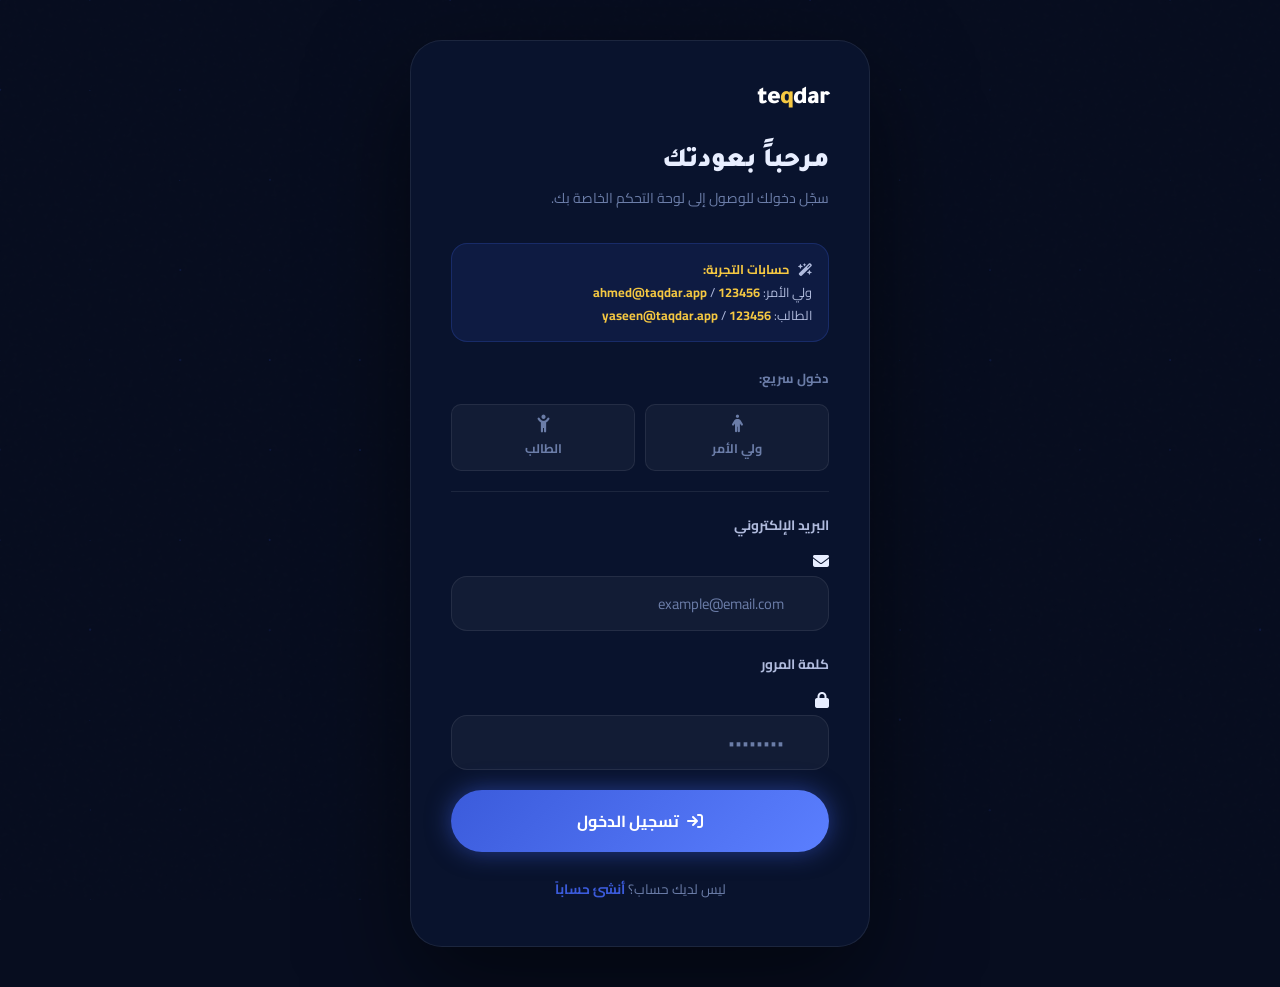
==== commit be416932: "add a sign language page" ====
--- a/companion.html
+++ b/companion.html
@@ -594,6 +594,14 @@
           </div>
           <div class="cap-card-desc">هنا دائماً للتحفيز والمساندة</div>
         </div>
+         <div href="sign-language.html" class="cap-card" onclick="window.location.href='sign-language.html'">
+          <div class="cap-card-header">
+            <i class="fa-solid fa-hand cap-card-icon"></i>
+            <span class="cap-card-title">تحدث بلغة الإشارة</span>
+          </div>
+          <div class="cap-card-desc">دعنا نتحدث بلغتنا الخاصة</div>
+        </div>
+        
 
         <div style="height:1px;background:var(--glass-border);margin:14px 0"></div>
 
